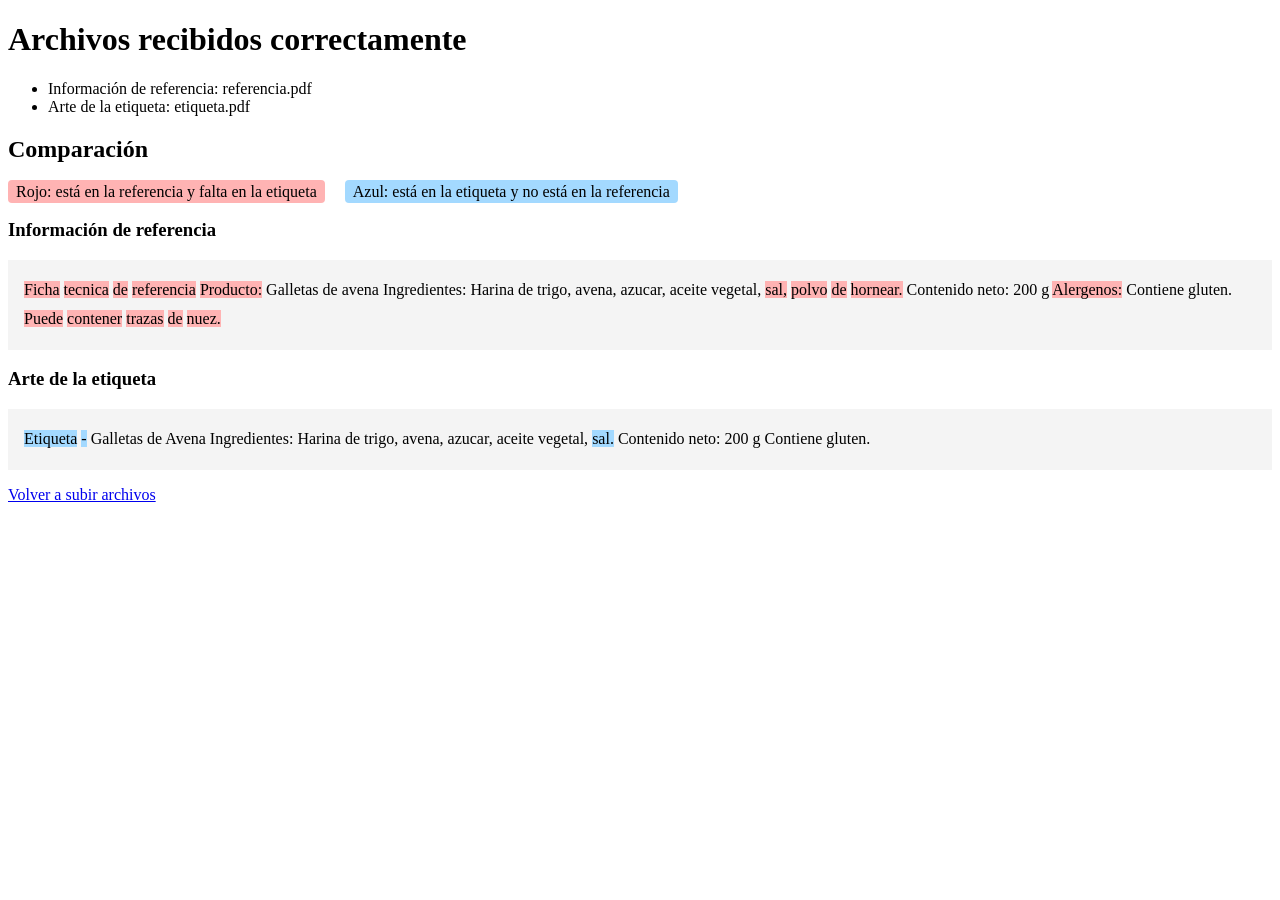
==== ejemplo_resultado.html @ 9945189e "Add standalone example of the stage 3 comparison result Save the rendered comparison page for the sa" ====
<!doctype html>
<html lang="es">
  <head>
    <meta charset="utf-8" />
    <title>Resultado - Tarea 3</title>
    <style>
      .documento {
        background: #f4f4f4;
        padding: 1rem;
        line-height: 1.8;
        max-height: 400px;
        overflow-y: auto;
      }
      mark.falta {
        background: #ffb3b3; /* falta en la etiqueta */
      }
      mark.extra {
        background: #a3d9ff; /* aparece solo en la etiqueta */
      }
      .leyenda span {
        padding: 0.2rem 0.5rem;
        margin-right: 1rem;
        border-radius: 4px;
      }
    </style>
  </head>
  <body>
    <h1>Archivos recibidos correctamente</h1>
    <ul>
      <li>Información de referencia: referencia.pdf</li>
      <li>Arte de la etiqueta: etiqueta.pdf</li>
    </ul>

    <h2>Comparación</h2>
    <p class="leyenda">
      <span style="background: #ffb3b3;">Rojo: está en la referencia y falta en la etiqueta</span>
      <span style="background: #a3d9ff;">Azul: está en la etiqueta y no está en la referencia</span>
    </p>

    <h3>Información de referencia</h3>
    <div class="documento">
      
        <mark class="falta">Ficha</mark
        >
      
        <mark class="falta">tecnica</mark
        >
      
        <mark class="falta">de</mark
        >
      
        <mark class="falta">referencia</mark
        >
      
        <mark class="falta">Producto:</mark
        >
      
        Galletas
      
        de
      
        avena
      
        Ingredientes:
      
        Harina
      
        de
      
        trigo,
      
        avena,
      
        azucar,
      
        aceite
      
        vegetal,
      
        <mark class="falta">sal,</mark
        >
      
        <mark class="falta">polvo</mark
        >
      
        <mark class="falta">de</mark
        >
      
        <mark class="falta">hornear.</mark
        >
      
        Contenido
      
        neto:
      
        200
      
        g
      
        <mark class="falta">Alergenos:</mark
        >
      
        Contiene
      
        gluten.
      
        <mark class="falta">Puede</mark
        >
      
        <mark class="falta">contener</mark
        >
      
        <mark class="falta">trazas</mark
        >
      
        <mark class="falta">de</mark
        >
      
        <mark class="falta">nuez.</mark
        >
      
    </div>

    <h3>Arte de la etiqueta</h3>
    <div class="documento">
      
        <mark class="extra">Etiqueta</mark
        >
      
        <mark class="extra">-</mark
        >
      
        Galletas
      
        de
      
        Avena
      
        Ingredientes:
      
        Harina
      
        de
      
        trigo,
      
        avena,
      
        azucar,
      
        aceite
      
        vegetal,
      
        <mark class="extra">sal.</mark
        >
      
        Contenido
      
        neto:
      
        200
      
        g
      
        Contiene
      
        gluten.
      
    </div>

    <p><a href="/">Volver a subir archivos</a></p>
  </body>
</html>
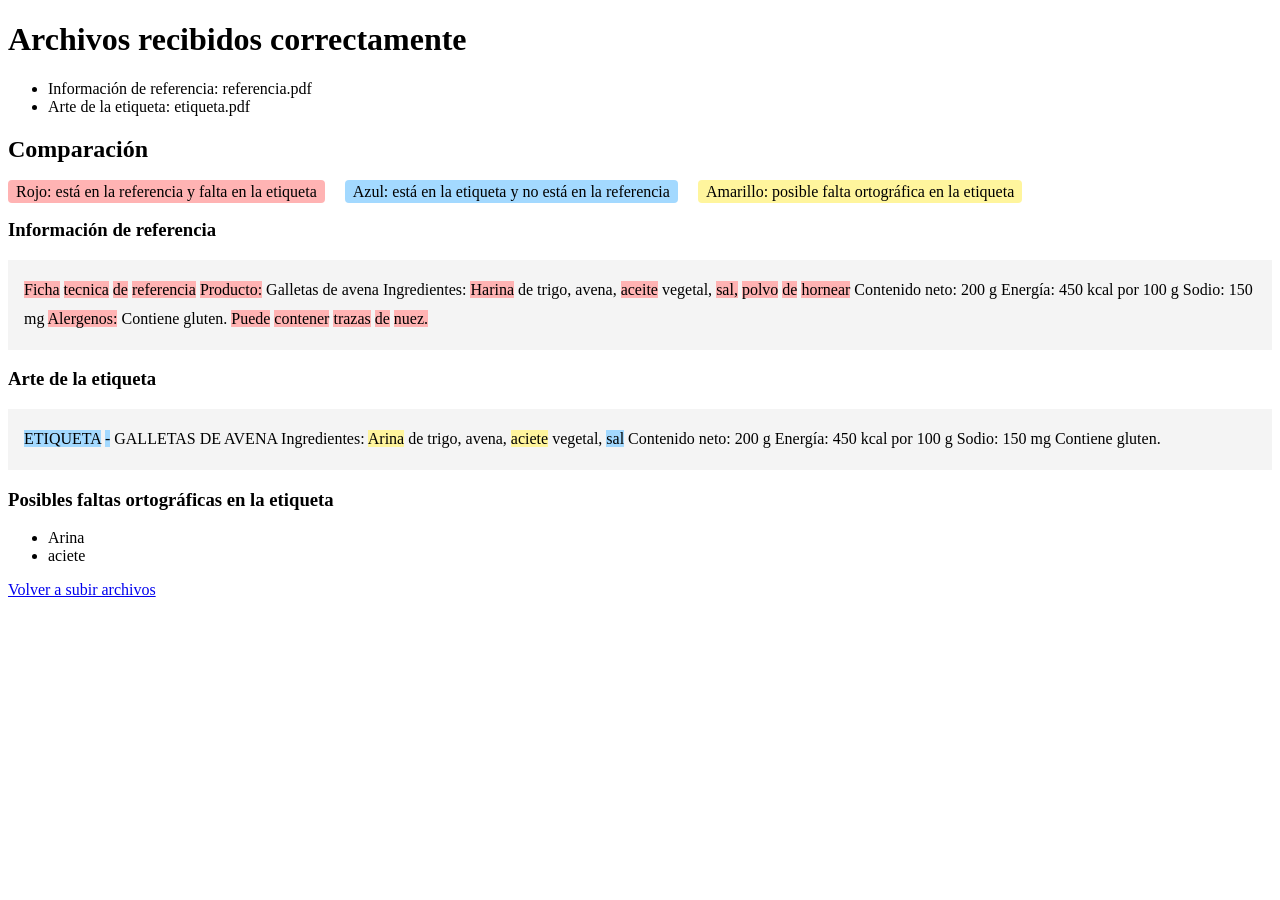
==== commit 1bb36fd6: "Add stage 4: Spanish spell check on the label text Add a RevisorOrtografico model that checks each w" ====
--- a/ejemplo_resultado.html
+++ b/ejemplo_resultado.html
@@ -17,6 +17,9 @@
       mark.extra {
         background: #a3d9ff; /* aparece solo en la etiqueta */
       }
+      mark.ortografia {
+        background: #fff59d; /* posible falta ortografica */
+      }
       .leyenda span {
         padding: 0.2rem 0.5rem;
         margin-right: 1rem;
@@ -35,6 +38,7 @@
     <p class="leyenda">
       <span style="background: #ffb3b3;">Rojo: está en la referencia y falta en la etiqueta</span>
       <span style="background: #a3d9ff;">Azul: está en la etiqueta y no está en la referencia</span>
+      <span style="background: #fff59d;">Amarillo: posible falta ortográfica en la etiqueta</span>
     </p>
 
     <h3>Información de referencia</h3>
@@ -63,7 +67,8 @@
       
         Ingredientes:
       
-        Harina
+        <mark class="falta">Harina</mark
+        >
       
         de
       
@@ -71,9 +76,8 @@
       
         avena,
       
-        azucar,
-      
-        aceite
+        <mark class="falta">aceite</mark
+        >
       
         vegetal,
       
@@ -86,7 +90,7 @@
         <mark class="falta">de</mark
         >
       
-        <mark class="falta">hornear.</mark
+        <mark class="falta">hornear</mark
         >
       
         Contenido
@@ -96,6 +100,24 @@
         200
       
         g
+      
+        Energía:
+      
+        450
+      
+        kcal
+      
+        por
+      
+        100
+      
+        g
+      
+        Sodio:
+      
+        150
+      
+        mg
       
         <mark class="falta">Alergenos:</mark
         >
@@ -124,35 +146,35 @@
     <h3>Arte de la etiqueta</h3>
     <div class="documento">
       
-        <mark class="extra">Etiqueta</mark
+        <mark class="extra">ETIQUETA</mark
         >
       
         <mark class="extra">-</mark
         >
       
-        Galletas
+        GALLETAS
+      
+        DE
+      
+        AVENA
+      
+        Ingredientes:
+      
+        <mark class="ortografia">Arina</mark
+        >
       
         de
       
-        Avena
-      
-        Ingredientes:
-      
-        Harina
-      
-        de
-      
         trigo,
       
         avena,
       
-        azucar,
-      
-        aceite
+        <mark class="ortografia">aciete</mark
+        >
       
         vegetal,
       
-        <mark class="extra">sal.</mark
+        <mark class="extra">sal</mark
         >
       
         Contenido
@@ -163,11 +185,40 @@
       
         g
       
+        Energía:
+      
+        450
+      
+        kcal
+      
+        por
+      
+        100
+      
+        g
+      
+        Sodio:
+      
+        150
+      
+        mg
+      
         Contiene
       
         gluten.
       
     </div>
+
+    <h3>Posibles faltas ortográficas en la etiqueta</h3>
+    
+    <ul>
+      
+      <li>Arina</li>
+      
+      <li>aciete</li>
+      
+    </ul>
+    
 
     <p><a href="/">Volver a subir archivos</a></p>
   </body>
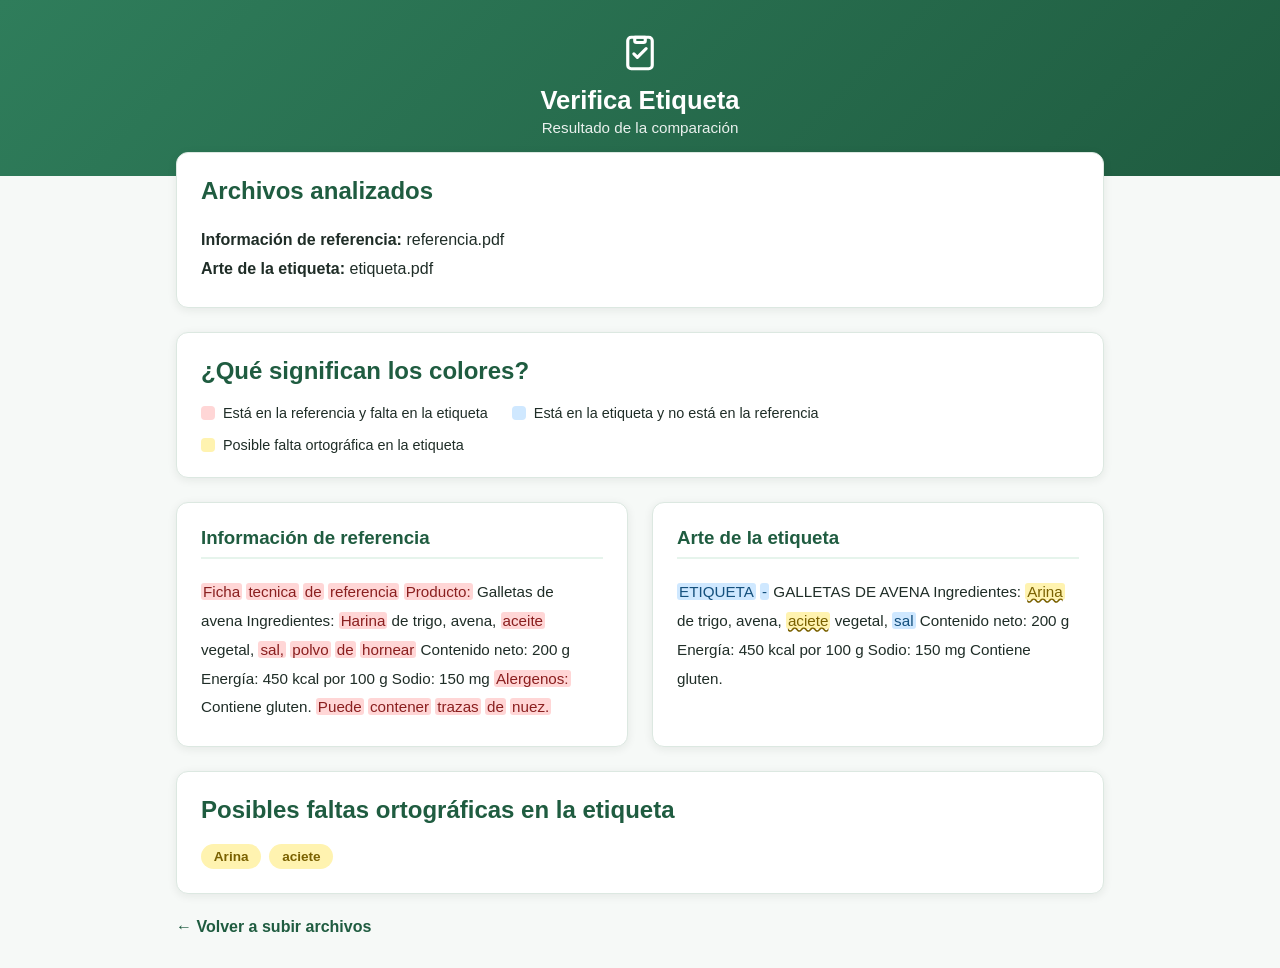
==== commit 3a74fefb: "Give the app a professional visual design Add app/static/style.css with a soft green, card-based des" ====
--- a/ejemplo_resultado.html
+++ b/ejemplo_resultado.html
@@ -2,224 +2,544 @@
 <html lang="es">
   <head>
     <meta charset="utf-8" />
-    <title>Resultado - Tarea 3</title>
+    <meta name="viewport" content="width=device-width, initial-scale=1" />
+    <title>Resultado - Verifica Etiqueta</title>
     <style>
-      .documento {
-        background: #f4f4f4;
-        padding: 1rem;
-        line-height: 1.8;
-        max-height: 400px;
-        overflow-y: auto;
-      }
-      mark.falta {
-        background: #ffb3b3; /* falta en la etiqueta */
-      }
-      mark.extra {
-        background: #a3d9ff; /* aparece solo en la etiqueta */
-      }
-      mark.ortografia {
-        background: #fff59d; /* posible falta ortografica */
-      }
-      .leyenda span {
-        padding: 0.2rem 0.5rem;
-        margin-right: 1rem;
-        border-radius: 4px;
-      }
+:root {
+  --color-primary: #2f7d5b;
+  --color-primary-dark: #1f5c40;
+  --color-primary-light: #e6f4ec;
+  --color-bg: #f6f9f7;
+  --color-surface: #ffffff;
+  --color-text: #1f2d27;
+  --color-muted: #5b6b64;
+  --color-border: #dce8e1;
+
+  --color-falta-bg: #ffd6d6;
+  --color-falta-text: #8a1f1f;
+  --color-extra-bg: #cfe8ff;
+  --color-extra-text: #14507d;
+  --color-ortografia-bg: #fff3b0;
+  --color-ortografia-text: #7a6100;
+
+  --radius: 12px;
+  --shadow: 0 2px 10px rgba(20, 40, 30, 0.08);
+}
+
+* {
+  box-sizing: border-box;
+}
+
+body {
+  margin: 0;
+  font-family: "Segoe UI", Roboto, Helvetica, Arial, sans-serif;
+  background: var(--color-bg);
+  color: var(--color-text);
+}
+
+.app-header {
+  background: linear-gradient(135deg, var(--color-primary), var(--color-primary-dark));
+  color: #ffffff;
+  text-align: center;
+  padding: 2rem 1rem 2.5rem;
+}
+
+.app-header__icon svg {
+  width: 42px;
+  height: 42px;
+  stroke: #ffffff;
+}
+
+.app-header h1 {
+  margin: 0.5rem 0 0.25rem;
+  font-size: 1.6rem;
+}
+
+.app-header__subtitle {
+  margin: 0;
+  opacity: 0.9;
+  font-size: 0.95rem;
+}
+
+.container {
+  max-width: 960px;
+  margin: -1.5rem auto 2rem;
+  padding: 0 1rem;
+}
+
+.card {
+  background: var(--color-surface);
+  border: 1px solid var(--color-border);
+  border-radius: var(--radius);
+  box-shadow: var(--shadow);
+  padding: 1.5rem;
+  margin-bottom: 1.5rem;
+}
+
+.card h2 {
+  margin-top: 0;
+  color: var(--color-primary-dark);
+}
+
+.muted {
+  color: var(--color-muted);
+}
+
+.alert-error {
+  background: #fdecec;
+  color: var(--color-falta-text);
+  border: 1px solid #f5b5b5;
+  border-radius: var(--radius);
+  padding: 1rem 1.25rem;
+  margin-bottom: 1.5rem;
+}
+
+.alert-error ul {
+  margin: 0;
+  padding-left: 1.2rem;
+}
+
+.upload-grid {
+  display: grid;
+  grid-template-columns: 1fr 1fr;
+  gap: 1rem;
+  margin-bottom: 1.5rem;
+}
+
+.upload-box {
+  border: 2px dashed var(--color-border);
+  border-radius: var(--radius);
+  padding: 1.5rem 1rem;
+  text-align: center;
+  background: var(--color-primary-light);
+}
+
+.upload-box input[type="file"] {
+  display: none;
+}
+
+.upload-btn {
+  display: inline-flex;
+  align-items: center;
+  gap: 0.5rem;
+  background: var(--color-primary);
+  color: #ffffff;
+  padding: 0.7rem 1.2rem;
+  border-radius: 999px;
+  cursor: pointer;
+  font-weight: 600;
+  font-size: 0.95rem;
+  transition: background 0.2s ease;
+}
+
+.upload-btn:hover {
+  background: var(--color-primary-dark);
+}
+
+.upload-btn svg {
+  width: 18px;
+  height: 18px;
+  stroke: currentColor;
+}
+
+.file-name {
+  display: block;
+  margin-top: 0.75rem;
+  font-size: 0.85rem;
+  color: var(--color-muted);
+  word-break: break-all;
+}
+
+.btn-primary {
+  display: inline-flex;
+  align-items: center;
+  gap: 0.5rem;
+  background: var(--color-primary-dark);
+  color: #ffffff;
+  border: none;
+  padding: 0.85rem 1.75rem;
+  border-radius: 999px;
+  font-size: 1rem;
+  font-weight: 600;
+  cursor: pointer;
+  transition: background 0.2s ease;
+}
+
+.btn-primary:hover {
+  background: var(--color-primary);
+}
+
+.btn-primary svg {
+  width: 20px;
+  height: 20px;
+  stroke: currentColor;
+}
+
+.btn-secondary {
+  display: inline-block;
+  color: var(--color-primary-dark);
+  text-decoration: none;
+  font-weight: 600;
+}
+
+.btn-secondary:hover {
+  text-decoration: underline;
+}
+
+.file-summary {
+  list-style: none;
+  padding: 0;
+  margin: 0;
+}
+
+.file-summary li {
+  padding: 0.35rem 0;
+}
+
+.legend {
+  display: flex;
+  flex-wrap: wrap;
+  gap: 1rem 1.5rem;
+}
+
+.legend-item {
+  display: flex;
+  align-items: center;
+  gap: 0.5rem;
+  font-size: 0.9rem;
+}
+
+.legend-swatch {
+  width: 14px;
+  height: 14px;
+  border-radius: 4px;
+  display: inline-block;
+  flex-shrink: 0;
+}
+
+.legend-swatch--falta {
+  background: var(--color-falta-bg);
+}
+
+.legend-swatch--extra {
+  background: var(--color-extra-bg);
+}
+
+.legend-swatch--ortografia {
+  background: var(--color-ortografia-bg);
+}
+
+.comparison-grid {
+  display: grid;
+  grid-template-columns: 1fr 1fr;
+  gap: 1.5rem;
+}
+
+.comparison-grid .card h3 {
+  margin-top: 0;
+  color: var(--color-primary-dark);
+  border-bottom: 2px solid var(--color-primary-light);
+  padding-bottom: 0.5rem;
+}
+
+.documento {
+  line-height: 1.9;
+  font-size: 0.95rem;
+  max-height: 420px;
+  overflow-y: auto;
+  padding-right: 0.25rem;
+}
+
+mark.falta {
+  background: var(--color-falta-bg);
+  color: var(--color-falta-text);
+  border-radius: 3px;
+  padding: 0 2px;
+}
+
+mark.extra {
+  background: var(--color-extra-bg);
+  color: var(--color-extra-text);
+  border-radius: 3px;
+  padding: 0 2px;
+}
+
+mark.ortografia {
+  background: var(--color-ortografia-bg);
+  color: var(--color-ortografia-text);
+  border-radius: 3px;
+  padding: 0 2px;
+  text-decoration: underline wavy var(--color-ortografia-text);
+}
+
+.chip-list {
+  list-style: none;
+  display: flex;
+  flex-wrap: wrap;
+  gap: 0.5rem;
+  padding: 0;
+  margin: 0;
+}
+
+.chip-list li {
+  background: var(--color-ortografia-bg);
+  color: var(--color-ortografia-text);
+  padding: 0.3rem 0.8rem;
+  border-radius: 999px;
+  font-size: 0.85rem;
+  font-weight: 600;
+}
+
+@media (max-width: 700px) {
+  .app-header {
+    padding: 1.5rem 1rem 2rem;
+  }
+
+  .upload-grid,
+  .comparison-grid {
+    grid-template-columns: 1fr;
+  }
+
+  .container {
+    margin-top: -1rem;
+  }
+
+  .btn-primary {
+    width: 100%;
+    justify-content: center;
+  }
+}
+
     </style>
   </head>
   <body>
-    <h1>Archivos recibidos correctamente</h1>
-    <ul>
-      <li>Información de referencia: referencia.pdf</li>
-      <li>Arte de la etiqueta: etiqueta.pdf</li>
-    </ul>
-
-    <h2>Comparación</h2>
-    <p class="leyenda">
-      <span style="background: #ffb3b3;">Rojo: está en la referencia y falta en la etiqueta</span>
-      <span style="background: #a3d9ff;">Azul: está en la etiqueta y no está en la referencia</span>
-      <span style="background: #fff59d;">Amarillo: posible falta ortográfica en la etiqueta</span>
-    </p>
-
-    <h3>Información de referencia</h3>
-    <div class="documento">
-      
-        <mark class="falta">Ficha</mark
-        >
-      
-        <mark class="falta">tecnica</mark
-        >
-      
-        <mark class="falta">de</mark
-        >
-      
-        <mark class="falta">referencia</mark
-        >
-      
-        <mark class="falta">Producto:</mark
-        >
-      
-        Galletas
-      
-        de
-      
-        avena
-      
-        Ingredientes:
-      
-        <mark class="falta">Harina</mark
-        >
-      
-        de
-      
-        trigo,
-      
-        avena,
-      
-        <mark class="falta">aceite</mark
-        >
-      
-        vegetal,
-      
-        <mark class="falta">sal,</mark
-        >
-      
-        <mark class="falta">polvo</mark
-        >
-      
-        <mark class="falta">de</mark
-        >
-      
-        <mark class="falta">hornear</mark
-        >
-      
-        Contenido
-      
-        neto:
-      
-        200
-      
-        g
-      
-        Energía:
-      
-        450
-      
-        kcal
-      
-        por
-      
-        100
-      
-        g
-      
-        Sodio:
-      
-        150
-      
-        mg
-      
-        <mark class="falta">Alergenos:</mark
-        >
-      
-        Contiene
-      
-        gluten.
-      
-        <mark class="falta">Puede</mark
-        >
-      
-        <mark class="falta">contener</mark
-        >
-      
-        <mark class="falta">trazas</mark
-        >
-      
-        <mark class="falta">de</mark
-        >
-      
-        <mark class="falta">nuez.</mark
-        >
-      
-    </div>
-
-    <h3>Arte de la etiqueta</h3>
-    <div class="documento">
-      
-        <mark class="extra">ETIQUETA</mark
-        >
-      
-        <mark class="extra">-</mark
-        >
-      
-        GALLETAS
-      
-        DE
-      
-        AVENA
-      
-        Ingredientes:
-      
-        <mark class="ortografia">Arina</mark
-        >
-      
-        de
-      
-        trigo,
-      
-        avena,
-      
-        <mark class="ortografia">aciete</mark
-        >
-      
-        vegetal,
-      
-        <mark class="extra">sal</mark
-        >
-      
-        Contenido
-      
-        neto:
-      
-        200
-      
-        g
-      
-        Energía:
-      
-        450
-      
-        kcal
-      
-        por
-      
-        100
-      
-        g
-      
-        Sodio:
-      
-        150
-      
-        mg
-      
-        Contiene
-      
-        gluten.
-      
-    </div>
-
-    <h3>Posibles faltas ortográficas en la etiqueta</h3>
-    
-    <ul>
-      
-      <li>Arina</li>
-      
-      <li>aciete</li>
-      
-    </ul>
-    
-
-    <p><a href="/">Volver a subir archivos</a></p>
+    <header class="app-header">
+      <div class="app-header__icon" aria-hidden="true">
+        <svg viewBox="0 0 24 24" fill="none" stroke-width="1.8" stroke-linecap="round" stroke-linejoin="round">
+          <rect x="5" y="3" width="14" height="18" rx="2"></rect>
+          <path d="M9 3h6v2a1 1 0 0 1-1 1h-4a1 1 0 0 1-1-1V3z"></path>
+          <path d="M8.5 12.5l2 2 5-5"></path>
+        </svg>
+      </div>
+      <h1>Verifica Etiqueta</h1>
+      <p class="app-header__subtitle">Resultado de la comparación</p>
+    </header>
+
+    <main class="container">
+      <section class="card">
+        <h2>Archivos analizados</h2>
+        <ul class="file-summary">
+          <li><strong>Información de referencia:</strong> referencia.pdf</li>
+          <li><strong>Arte de la etiqueta:</strong> etiqueta.pdf</li>
+        </ul>
+      </section>
+
+      <section class="card">
+        <h2>¿Qué significan los colores?</h2>
+        <div class="legend">
+          <span class="legend-item">
+            <span class="legend-swatch legend-swatch--falta"></span>
+            Está en la referencia y falta en la etiqueta
+          </span>
+          <span class="legend-item">
+            <span class="legend-swatch legend-swatch--extra"></span>
+            Está en la etiqueta y no está en la referencia
+          </span>
+          <span class="legend-item">
+            <span class="legend-swatch legend-swatch--ortografia"></span>
+            Posible falta ortográfica en la etiqueta
+          </span>
+        </div>
+      </section>
+
+      <section class="comparison-grid">
+        <div class="card">
+          <h3>Información de referencia</h3>
+          <div class="documento">
+            
+              <mark class="falta">Ficha</mark
+              >
+            
+              <mark class="falta">tecnica</mark
+              >
+            
+              <mark class="falta">de</mark
+              >
+            
+              <mark class="falta">referencia</mark
+              >
+            
+              <mark class="falta">Producto:</mark
+              >
+            
+              Galletas
+            
+              de
+            
+              avena
+            
+              Ingredientes:
+            
+              <mark class="falta">Harina</mark
+              >
+            
+              de
+            
+              trigo,
+            
+              avena,
+            
+              <mark class="falta">aceite</mark
+              >
+            
+              vegetal,
+            
+              <mark class="falta">sal,</mark
+              >
+            
+              <mark class="falta">polvo</mark
+              >
+            
+              <mark class="falta">de</mark
+              >
+            
+              <mark class="falta">hornear</mark
+              >
+            
+              Contenido
+            
+              neto:
+            
+              200
+            
+              g
+            
+              Energía:
+            
+              450
+            
+              kcal
+            
+              por
+            
+              100
+            
+              g
+            
+              Sodio:
+            
+              150
+            
+              mg
+            
+              <mark class="falta">Alergenos:</mark
+              >
+            
+              Contiene
+            
+              gluten.
+            
+              <mark class="falta">Puede</mark
+              >
+            
+              <mark class="falta">contener</mark
+              >
+            
+              <mark class="falta">trazas</mark
+              >
+            
+              <mark class="falta">de</mark
+              >
+            
+              <mark class="falta">nuez.</mark
+              >
+            
+          </div>
+        </div>
+
+        <div class="card">
+          <h3>Arte de la etiqueta</h3>
+          <div class="documento">
+            
+              <mark class="extra">ETIQUETA</mark
+              >
+            
+              <mark class="extra">-</mark
+              >
+            
+              GALLETAS
+            
+              DE
+            
+              AVENA
+            
+              Ingredientes:
+            
+              <mark class="ortografia">Arina</mark
+              >
+            
+              de
+            
+              trigo,
+            
+              avena,
+            
+              <mark class="ortografia">aciete</mark
+              >
+            
+              vegetal,
+            
+              <mark class="extra">sal</mark
+              >
+            
+              Contenido
+            
+              neto:
+            
+              200
+            
+              g
+            
+              Energía:
+            
+              450
+            
+              kcal
+            
+              por
+            
+              100
+            
+              g
+            
+              Sodio:
+            
+              150
+            
+              mg
+            
+              Contiene
+            
+              gluten.
+            
+          </div>
+        </div>
+      </section>
+
+      <section class="card">
+        <h2>Posibles faltas ortográficas en la etiqueta</h2>
+        
+        <ul class="chip-list">
+          
+          <li>Arina</li>
+          
+          <li>aciete</li>
+          
+        </ul>
+        
+      </section>
+
+      <a class="btn-secondary" href="/">&larr; Volver a subir archivos</a>
+    </main>
   </body>
 </html>
